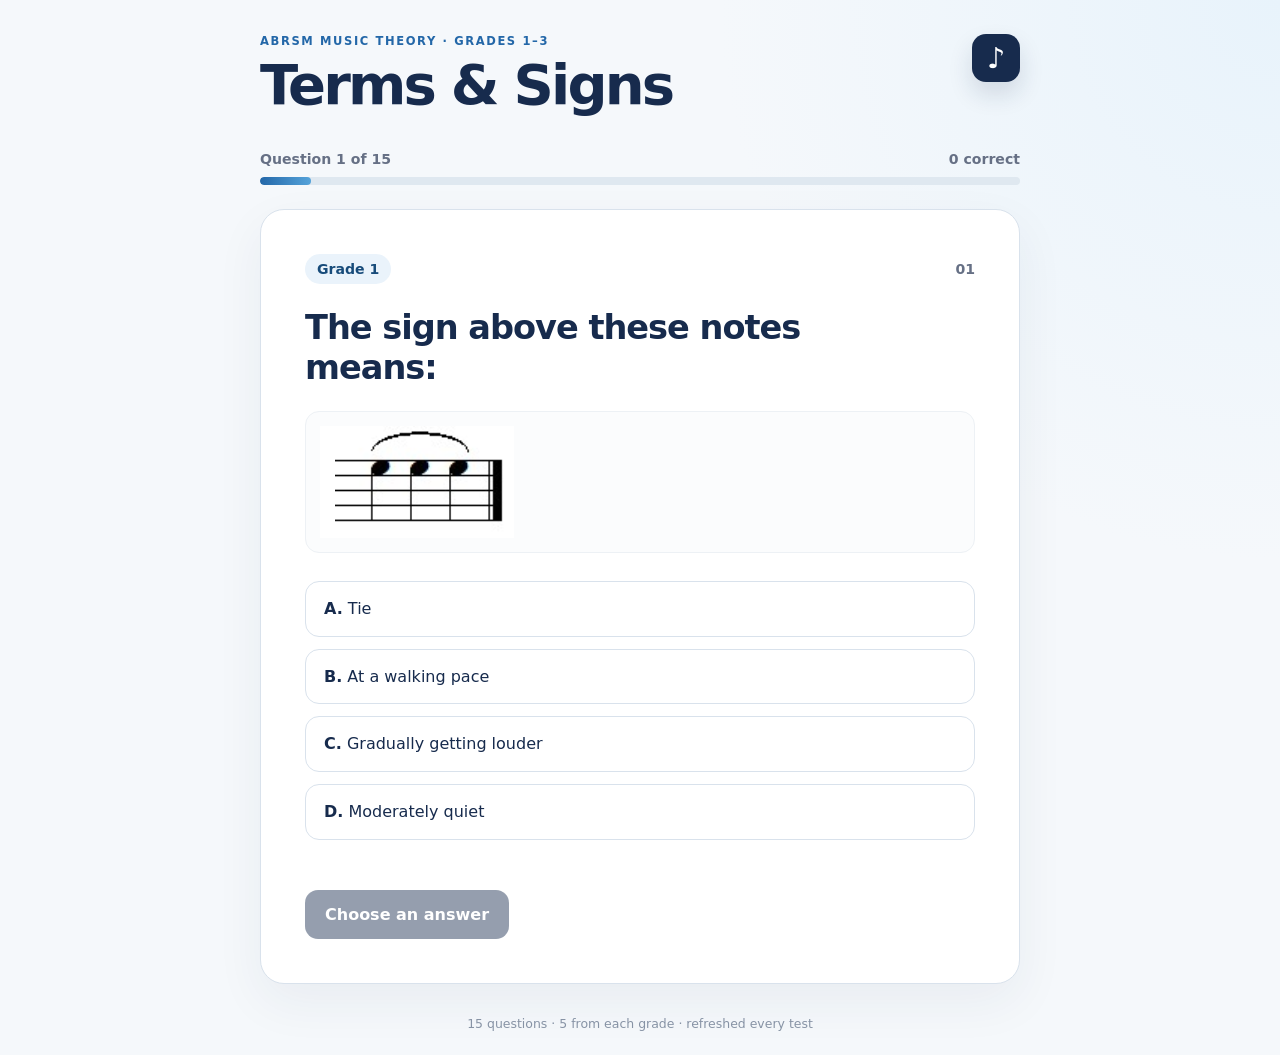
==== abrsm-test/index.html @ edfe3e7e "Separate gallery and ABRSM apps" ====
<!doctype html>
<html lang="en">
  <head>
    <meta charset="UTF-8" />
    <meta name="viewport" content="width=device-width, initial-scale=1.0" />
    <meta name="description" content="ABRSM Grade 1–3 music theory terms and signs mock test." />
    <title>Terms & Signs · Mock Test</title>
    <link rel="stylesheet" href="styles.css" />
    <script src="app.js" defer></script>
  </head>
  <body>
    <main class="app-shell">
      <header class="site-header">
        <div>
          <p class="eyebrow">ABRSM MUSIC THEORY · GRADES 1–3</p>
          <h1>Terms &amp; Signs</h1>
        </div>
        <div class="header-mark" aria-hidden="true">♪</div>
      </header>

      <section id="test-screen" class="screen" aria-live="polite">
        <div class="progress-row">
          <span id="progress-label">Question 1 of 15</span>
          <span id="score-label">0 correct</span>
        </div>
        <div class="progress-track" aria-hidden="true"><div id="progress-bar" class="progress-bar"></div></div>

        <article class="question-card">
          <div class="question-meta"><span id="grade-badge" class="grade-badge">Grade 1</span><span id="question-number">01</span></div>
          <h2 id="question-text"></h2>
          <div id="question-image-wrap" class="question-image-wrap hidden"><img id="question-image" alt="Musical notation for this question" /></div>
          <div id="answers" class="answers" role="radiogroup" aria-label="Answer choices"></div>
          <p id="feedback" class="feedback" role="status"></p>
          <button id="next-button" class="primary-button" type="button" disabled>Choose an answer</button>
        </article>
      </section>

      <section id="result-screen" class="screen hidden" aria-live="polite">
        <div class="result-hero">
          <p class="eyebrow">TEST COMPLETE</p>
          <h2 id="result-title">Your results</h2>
          <p id="result-summary" class="result-summary"></p>
        </div>
        <div id="review" class="review-list"></div>
        <button id="restart-button" class="primary-button" type="button">Do another test</button>
      </section>

      <footer class="site-footer">15 questions · 5 from each grade · refreshed every test</footer>
    </main>
  </body>
</html>
---- abrsm-test/styles.css ----
:root {
  color-scheme: light;
  --ink: #172b4d;
  --muted: #667085;
  --blue: #2367a8;
  --blue-dark: #174b7a;
  --blue-pale: #eaf3fb;
  --green: #147d64;
  --green-pale: #e8f7f1;
  --red: #b42318;
  --red-pale: #fff0ee;
  --line: #d9e2ec;
  --paper: #ffffff;
  --background: #f5f8fb;
  font-family: Inter, ui-sans-serif, system-ui, -apple-system, BlinkMacSystemFont, "Segoe UI", sans-serif;
}

* { box-sizing: border-box; }
body { margin: 0; min-width: 320px; background: radial-gradient(circle at top right, #e8f3fb 0, transparent 35rem), var(--background); color: var(--ink); }
.app-shell { width: min(760px, calc(100% - 32px)); margin: 0 auto; padding: 34px 0 24px; min-height: 100vh; display: flex; flex-direction: column; }
.site-header { display: flex; justify-content: space-between; align-items: flex-start; margin-bottom: 38px; }
.eyebrow { margin: 0 0 10px; color: var(--blue); font-size: 0.72rem; font-weight: 800; letter-spacing: 0.14em; }
h1, h2, p { margin-top: 0; }
h1 { margin-bottom: 0; font-size: clamp(2rem, 6vw, 3.5rem); line-height: 0.98; letter-spacing: -0.05em; }
.header-mark { display: grid; place-items: center; width: 48px; height: 48px; border-radius: 14px; background: var(--ink); color: #fff; font-size: 1.8rem; box-shadow: 0 12px 24px #172b4d24; }
.progress-row { display: flex; justify-content: space-between; gap: 16px; color: var(--muted); font-size: 0.88rem; font-weight: 700; margin-bottom: 10px; }
.progress-track { height: 8px; overflow: hidden; border-radius: 999px; background: #dfe8f0; margin-bottom: 24px; }
.progress-bar { width: 6.67%; height: 100%; border-radius: inherit; background: linear-gradient(90deg, var(--blue), #55a3da); transition: width 260ms ease; }
.question-card { background: var(--paper); border: 1px solid var(--line); border-radius: 24px; padding: clamp(24px, 5vw, 44px); box-shadow: 0 18px 50px #1d35570f; }
.question-meta { display: flex; align-items: center; justify-content: space-between; color: var(--muted); font-size: 0.88rem; font-weight: 800; margin-bottom: 24px; }
.grade-badge { color: var(--blue-dark); background: var(--blue-pale); border-radius: 999px; padding: 7px 12px; }
.question-card h2 { max-width: 620px; margin-bottom: 28px; font-size: clamp(1.45rem, 4vw, 2.1rem); line-height: 1.18; letter-spacing: -0.03em; }
.answers { display: grid; gap: 12px; }
.answer-option { width: 100%; border: 1px solid var(--line); border-radius: 14px; background: #fff; color: var(--ink); padding: 16px 18px; text-align: left; font: inherit; font-size: 1rem; line-height: 1.35; cursor: pointer; transition: border-color 160ms ease, background 160ms ease, transform 160ms ease; }
.answer-option:hover:not(:disabled), .answer-option:focus-visible { border-color: var(--blue); background: #f7fbff; transform: translateY(-1px); outline: none; }
.answer-option.selected { border-color: var(--blue); background: var(--blue-pale); }
.answer-option.correct { border-color: var(--green); background: var(--green-pale); color: #0b5b49; }
.answer-option.incorrect { border-color: var(--red); background: var(--red-pale); color: #8c1d17; }
.answer-option:disabled { cursor: default; }
.feedback { min-height: 24px; margin: 18px 0 8px; color: var(--muted); font-size: 0.92rem; font-weight: 700; }
.feedback.good { color: var(--green); }
.feedback.bad { color: var(--red); }
.primary-button { border: 0; border-radius: 13px; background: var(--ink); color: #fff; padding: 15px 20px; font: inherit; font-weight: 800; cursor: pointer; transition: background 160ms ease, transform 160ms ease, opacity 160ms ease; }
.primary-button:hover:not(:disabled), .primary-button:focus-visible { background: var(--blue-dark); transform: translateY(-1px); outline: none; }
.primary-button:disabled { opacity: 0.45; cursor: not-allowed; }
.question-image-wrap { margin: -4px 0 28px; padding: 14px; border-radius: 14px; background: #fbfcfd; border: 1px solid #edf1f5; }
.question-image-wrap img { display: block; max-width: 100%; width: auto; max-height: 180px; object-fit: contain; }
.hidden { display: none !important; }
.result-hero { padding: 16px 0 26px; }
.result-hero h2 { margin-bottom: 10px; font-size: clamp(2rem, 6vw, 3rem); letter-spacing: -0.05em; }
.result-summary { color: var(--muted); font-size: 1.05rem; }
.review-list { display: grid; gap: 14px; margin-bottom: 24px; }
.review-item { border: 1px solid var(--line); border-left: 4px solid var(--red); border-radius: 16px; padding: 18px; background: var(--paper); }
.review-item.correct-item { border-left-color: var(--green); }
.review-item h3 { margin: 0 0 12px; font-size: 1rem; line-height: 1.35; }
.review-item p { margin: 6px 0 0; color: var(--muted); font-size: 0.93rem; }
.review-item strong { color: var(--ink); }
.review-image { display: block; max-width: min(100%, 240px); max-height: 130px; object-fit: contain; margin: 10px 0 14px; }
.site-footer { margin-top: auto; padding-top: 32px; color: #8793a5; font-size: 0.78rem; text-align: center; }
@media (max-width: 520px) { .app-shell { width: min(100% - 22px, 760px); padding-top: 24px; } .site-header { margin-bottom: 28px; } .question-card { border-radius: 18px; padding: 22px 18px; } .answer-option { padding: 14px; } }
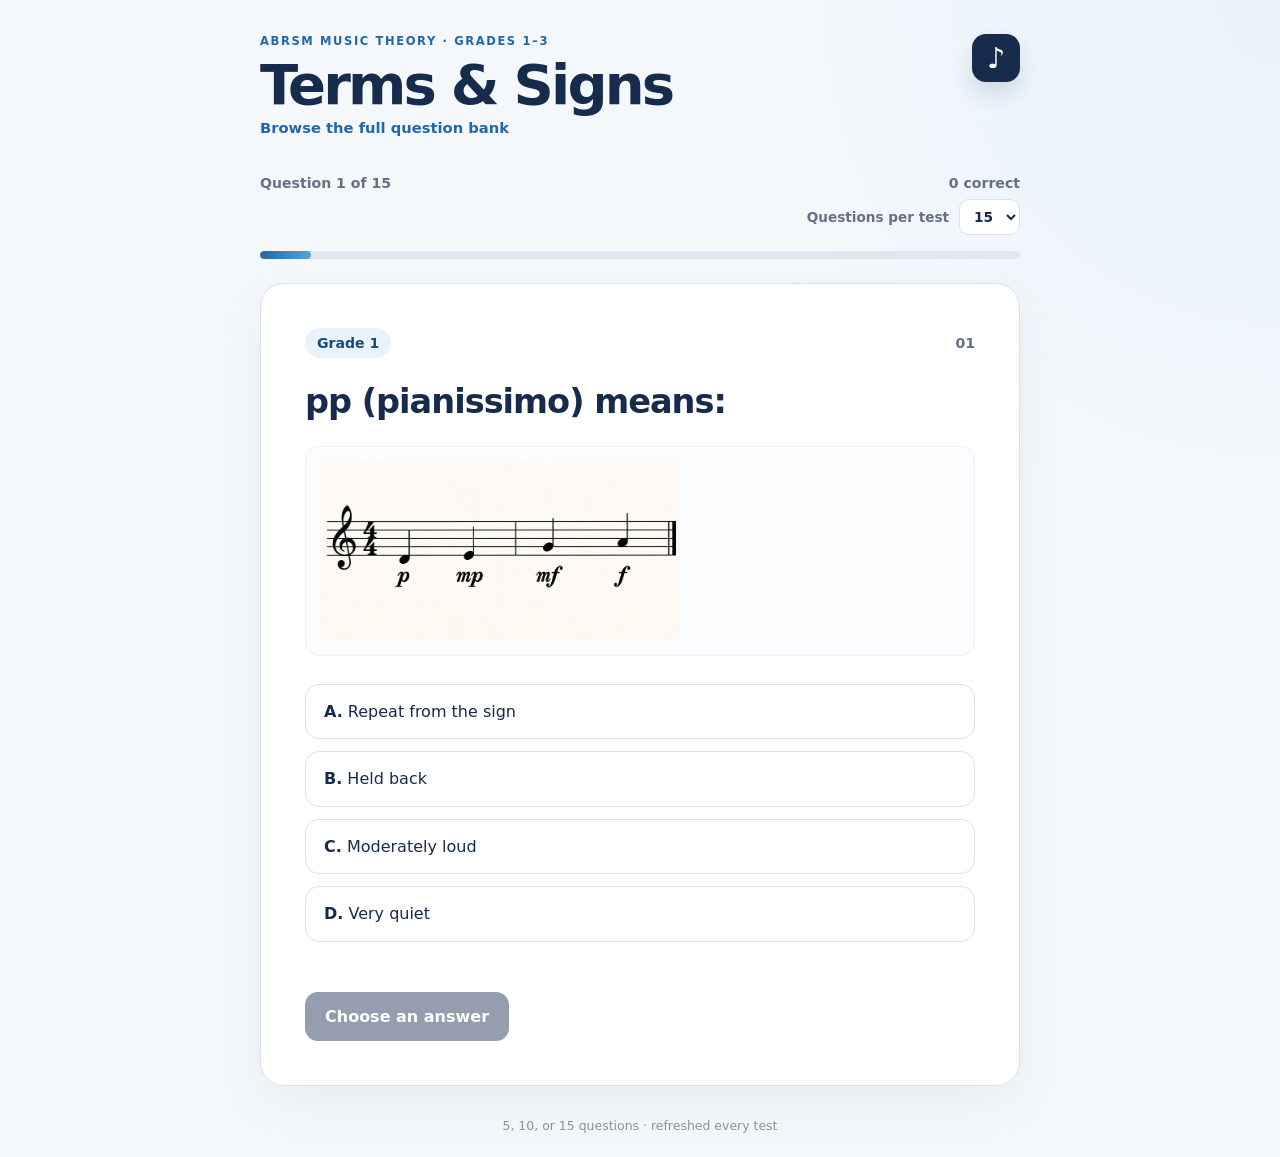
==== commit 03312017: "Sync updated ABRSM test app" ====
--- a/abrsm-test/index.html
+++ b/abrsm-test/index.html
@@ -14,6 +14,7 @@
         <div>
           <p class="eyebrow">ABRSM MUSIC THEORY · GRADES 1–3</p>
           <h1>Terms &amp; Signs</h1>
+          <a class="text-link" href="question-bank.html">Browse the full question bank</a>
         </div>
         <div class="header-mark" aria-hidden="true">♪</div>
       </header>
@@ -22,6 +23,14 @@
         <div class="progress-row">
           <span id="progress-label">Question 1 of 15</span>
           <span id="score-label">0 correct</span>
+        </div>
+        <div class="test-options">
+          <label for="test-length">Questions per test</label>
+          <select id="test-length" aria-label="Number of questions">
+            <option value="15" selected>15</option>
+            <option value="10">10</option>
+            <option value="5">5</option>
+          </select>
         </div>
         <div class="progress-track" aria-hidden="true"><div id="progress-bar" class="progress-bar"></div></div>
 
@@ -45,7 +54,7 @@
         <button id="restart-button" class="primary-button" type="button">Do another test</button>
       </section>
 
-      <footer class="site-footer">15 questions · 5 from each grade · refreshed every test</footer>
+      <footer class="site-footer">5, 10, or 15 questions · refreshed every test</footer>
     </main>
   </body>
 </html>
--- a/abrsm-test/styles.css
+++ b/abrsm-test/styles.css
@@ -24,6 +24,9 @@
 h1 { margin-bottom: 0; font-size: clamp(2rem, 6vw, 3.5rem); line-height: 0.98; letter-spacing: -0.05em; }
 .header-mark { display: grid; place-items: center; width: 48px; height: 48px; border-radius: 14px; background: var(--ink); color: #fff; font-size: 1.8rem; box-shadow: 0 12px 24px #172b4d24; }
 .progress-row { display: flex; justify-content: space-between; gap: 16px; color: var(--muted); font-size: 0.88rem; font-weight: 700; margin-bottom: 10px; }
+.test-options { display: flex; align-items: center; justify-content: flex-end; gap: 10px; margin: -2px 0 16px; color: var(--muted); font-size: 0.85rem; font-weight: 700; }
+.test-options select { border: 1px solid var(--line); border-radius: 10px; background: #fff; color: var(--ink); padding: 8px 10px; font: inherit; cursor: pointer; }
+.test-options select:focus-visible { outline: 3px solid #55a3da66; outline-offset: 2px; }
 .progress-track { height: 8px; overflow: hidden; border-radius: 999px; background: #dfe8f0; margin-bottom: 24px; }
 .progress-bar { width: 6.67%; height: 100%; border-radius: inherit; background: linear-gradient(90deg, var(--blue), #55a3da); transition: width 260ms ease; }
 .question-card { background: var(--paper); border: 1px solid var(--line); border-radius: 24px; padding: clamp(24px, 5vw, 44px); box-shadow: 0 18px 50px #1d35570f; }
@@ -54,7 +57,22 @@
 .review-item.correct-item { border-left-color: var(--green); }
 .review-item h3 { margin: 0 0 12px; font-size: 1rem; line-height: 1.35; }
 .review-item p { margin: 6px 0 0; color: var(--muted); font-size: 0.93rem; }
+.review-item .review-explanation { margin-top: 12px; padding-top: 12px; border-top: 1px solid var(--line); }
 .review-item strong { color: var(--ink); }
 .review-image { display: block; max-width: min(100%, 240px); max-height: 130px; object-fit: contain; margin: 10px 0 14px; }
 .site-footer { margin-top: auto; padding-top: 32px; color: #8793a5; font-size: 0.78rem; text-align: center; }
+.text-link { display: inline-block; margin-top: 6px; color: var(--blue); font-size: 0.92rem; font-weight: 800; text-decoration: none; }
+.text-link:hover, .text-link:focus-visible { color: var(--blue-dark); text-decoration: underline; }
+.page-nav { display: flex; justify-content: flex-end; margin-bottom: 22px; }
+.bank-header { margin-bottom: 34px; }
+.bank-header h1 { margin: 8px 0 12px; }
+.bank-header p { max-width: 620px; color: var(--muted); }
+.bank-section { margin: 0 0 42px; }
+.bank-section h2 { margin: 0 0 16px; font-size: 1.45rem; }
+.bank-list { display: grid; gap: 14px; }
+.bank-item { padding: 22px; border: 1px solid var(--line); border-radius: 16px; background: var(--paper); box-shadow: 0 10px 28px #1d35570a; }
+.bank-item h3 { margin: 0 0 12px; font-size: 1rem; line-height: 1.45; }
+.bank-item p { margin: 8px 0 0; color: var(--muted); line-height: 1.55; }
+.bank-item strong { color: var(--ink); }
+.bank-item img { display: block; max-width: min(100%, 440px); max-height: 200px; margin: 14px 0; object-fit: contain; }
 @media (max-width: 520px) { .app-shell { width: min(100% - 22px, 760px); padding-top: 24px; } .site-header { margin-bottom: 28px; } .question-card { border-radius: 18px; padding: 22px 18px; } .answer-option { padding: 14px; } }
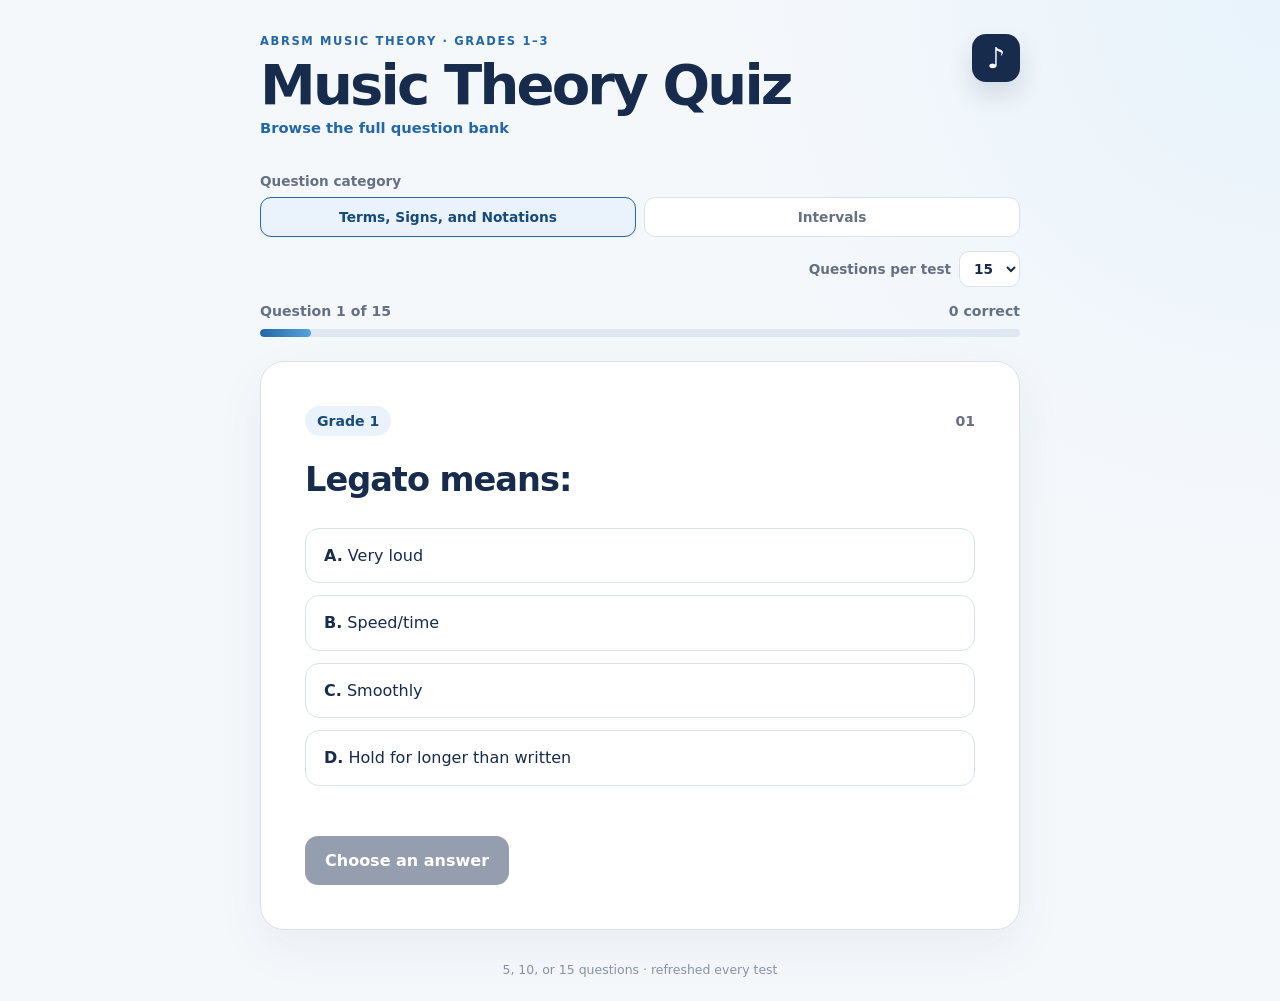
==== commit eaad4908: "Sync interval quiz updates" ====
--- a/abrsm-test/index.html
+++ b/abrsm-test/index.html
@@ -3,9 +3,11 @@
   <head>
     <meta charset="UTF-8" />
     <meta name="viewport" content="width=device-width, initial-scale=1.0" />
-    <meta name="description" content="ABRSM Grade 1–3 music theory terms and signs mock test." />
-    <title>Terms & Signs · Mock Test</title>
+    <meta name="description" content="ABRSM Grade 1–3 music theory quiz, including terms, signs, notation, and intervals." />
+    <title>Music Theory Quiz</title>
     <link rel="stylesheet" href="styles.css" />
+    <script src="interval-matrix.js" defer></script>
+    <script src="vendor/abcjs-basic-min.js" defer></script>
     <script src="app.js" defer></script>
   </head>
   <body>
@@ -13,24 +15,32 @@
       <header class="site-header">
         <div>
           <p class="eyebrow">ABRSM MUSIC THEORY · GRADES 1–3</p>
-          <h1>Terms &amp; Signs</h1>
+          <h1>Music Theory Quiz</h1>
           <a class="text-link" href="question-bank.html">Browse the full question bank</a>
         </div>
         <div class="header-mark" aria-hidden="true">♪</div>
       </header>
 
       <section id="test-screen" class="screen" aria-live="polite">
+        <div class="category-selector" role="group" aria-label="Question category">
+          <span class="category-selector-label">Question category</span>
+          <div class="category-buttons">
+            <button class="category-button active" type="button" data-category="terms" aria-pressed="true">Terms, Signs, and Notations</button>
+            <button class="category-button" type="button" data-category="intervals" aria-pressed="false">Intervals</button>
+          </div>
+        </div>
+        <div class="test-options">
+          <label for="test-length">Questions per test
+            <select id="test-length" aria-label="Number of questions">
+              <option value="15" selected>15</option>
+              <option value="10">10</option>
+              <option value="5">5</option>
+            </select>
+          </label>
+        </div>
         <div class="progress-row">
           <span id="progress-label">Question 1 of 15</span>
           <span id="score-label">0 correct</span>
-        </div>
-        <div class="test-options">
-          <label for="test-length">Questions per test</label>
-          <select id="test-length" aria-label="Number of questions">
-            <option value="15" selected>15</option>
-            <option value="10">10</option>
-            <option value="5">5</option>
-          </select>
         </div>
         <div class="progress-track" aria-hidden="true"><div id="progress-bar" class="progress-bar"></div></div>
 
@@ -38,6 +48,7 @@
           <div class="question-meta"><span id="grade-badge" class="grade-badge">Grade 1</span><span id="question-number">01</span></div>
           <h2 id="question-text"></h2>
           <div id="question-image-wrap" class="question-image-wrap hidden"><img id="question-image" alt="Musical notation for this question" /></div>
+          <div id="question-notation-wrap" class="question-notation-wrap hidden"><div id="question-notation" role="img"></div></div>
           <div id="answers" class="answers" role="radiogroup" aria-label="Answer choices"></div>
           <p id="feedback" class="feedback" role="status"></p>
           <button id="next-button" class="primary-button" type="button" disabled>Choose an answer</button>
--- a/abrsm-test/styles.css
+++ b/abrsm-test/styles.css
@@ -24,7 +24,14 @@
 h1 { margin-bottom: 0; font-size: clamp(2rem, 6vw, 3.5rem); line-height: 0.98; letter-spacing: -0.05em; }
 .header-mark { display: grid; place-items: center; width: 48px; height: 48px; border-radius: 14px; background: var(--ink); color: #fff; font-size: 1.8rem; box-shadow: 0 12px 24px #172b4d24; }
 .progress-row { display: flex; justify-content: space-between; gap: 16px; color: var(--muted); font-size: 0.88rem; font-weight: 700; margin-bottom: 10px; }
-.test-options { display: flex; align-items: center; justify-content: flex-end; gap: 10px; margin: -2px 0 16px; color: var(--muted); font-size: 0.85rem; font-weight: 700; }
+.category-selector { margin: -2px 0 16px; }
+.category-selector-label { display: block; margin-bottom: 8px; color: var(--muted); font-size: 0.85rem; font-weight: 700; }
+.category-buttons { display: flex; gap: 8px; }
+.category-button { flex: 1; border: 1px solid var(--line); border-radius: 11px; background: #fff; color: var(--muted); padding: 11px 12px; font: inherit; font-size: 0.86rem; font-weight: 800; cursor: pointer; transition: border-color 160ms ease, background 160ms ease, color 160ms ease; }
+.category-button:hover, .category-button:focus-visible { border-color: var(--blue); color: var(--blue-dark); outline: none; }
+.category-button.active { border-color: var(--blue); background: var(--blue-pale); color: var(--blue-dark); }
+.test-options { display: flex; align-items: center; justify-content: flex-end; gap: 14px; margin: -2px 0 16px; color: var(--muted); font-size: 0.85rem; font-weight: 700; }
+.test-options label { display: flex; align-items: center; gap: 8px; }
 .test-options select { border: 1px solid var(--line); border-radius: 10px; background: #fff; color: var(--ink); padding: 8px 10px; font: inherit; cursor: pointer; }
 .test-options select:focus-visible { outline: 3px solid #55a3da66; outline-offset: 2px; }
 .progress-track { height: 8px; overflow: hidden; border-radius: 999px; background: #dfe8f0; margin-bottom: 24px; }
@@ -34,20 +41,26 @@
 .grade-badge { color: var(--blue-dark); background: var(--blue-pale); border-radius: 999px; padding: 7px 12px; }
 .question-card h2 { max-width: 620px; margin-bottom: 28px; font-size: clamp(1.45rem, 4vw, 2.1rem); line-height: 1.18; letter-spacing: -0.03em; }
 .answers { display: grid; gap: 12px; }
+.answers.interval-answers { grid-template-columns: repeat(2, minmax(0, 1fr)); }
 .answer-option { width: 100%; border: 1px solid var(--line); border-radius: 14px; background: #fff; color: var(--ink); padding: 16px 18px; text-align: left; font: inherit; font-size: 1rem; line-height: 1.35; cursor: pointer; transition: border-color 160ms ease, background 160ms ease, transform 160ms ease; }
 .answer-option:hover:not(:disabled), .answer-option:focus-visible { border-color: var(--blue); background: #f7fbff; transform: translateY(-1px); outline: none; }
 .answer-option.selected { border-color: var(--blue); background: var(--blue-pale); }
 .answer-option.correct { border-color: var(--green); background: var(--green-pale); color: #0b5b49; }
 .answer-option.incorrect { border-color: var(--red); background: var(--red-pale); color: #8c1d17; }
 .answer-option:disabled { cursor: default; }
+.interval-answer-option { display: grid; grid-template-columns: 28px minmax(0, 1fr); align-items: center; min-height: 112px; padding: 10px 16px; }
+.answer-choice-label { align-self: start; padding-top: 8px; }
+.answer-notation { min-width: 0; }
+.answer-notation svg { display: block; max-width: 100%; height: auto; }
 .feedback { min-height: 24px; margin: 18px 0 8px; color: var(--muted); font-size: 0.92rem; font-weight: 700; }
 .feedback.good { color: var(--green); }
 .feedback.bad { color: var(--red); }
 .primary-button { border: 0; border-radius: 13px; background: var(--ink); color: #fff; padding: 15px 20px; font: inherit; font-weight: 800; cursor: pointer; transition: background 160ms ease, transform 160ms ease, opacity 160ms ease; }
 .primary-button:hover:not(:disabled), .primary-button:focus-visible { background: var(--blue-dark); transform: translateY(-1px); outline: none; }
 .primary-button:disabled { opacity: 0.45; cursor: not-allowed; }
-.question-image-wrap { margin: -4px 0 28px; padding: 14px; border-radius: 14px; background: #fbfcfd; border: 1px solid #edf1f5; }
+.question-image-wrap, .question-notation-wrap { margin: -4px 0 28px; padding: 14px; border-radius: 14px; background: #fbfcfd; border: 1px solid #edf1f5; }
 .question-image-wrap img { display: block; max-width: 100%; width: auto; max-height: 180px; object-fit: contain; }
+.question-notation-wrap svg { display: block; max-width: 100%; height: auto; }
 .hidden { display: none !important; }
 .result-hero { padding: 16px 0 26px; }
 .result-hero h2 { margin-bottom: 10px; font-size: clamp(2rem, 6vw, 3rem); letter-spacing: -0.05em; }
@@ -60,6 +73,8 @@
 .review-item .review-explanation { margin-top: 12px; padding-top: 12px; border-top: 1px solid var(--line); }
 .review-item strong { color: var(--ink); }
 .review-image { display: block; max-width: min(100%, 240px); max-height: 130px; object-fit: contain; margin: 10px 0 14px; }
+.review-notation { max-width: 280px; margin: 10px 0 14px; }
+.review-notation svg { display: block; max-width: 100%; height: auto; }
 .site-footer { margin-top: auto; padding-top: 32px; color: #8793a5; font-size: 0.78rem; text-align: center; }
 .text-link { display: inline-block; margin-top: 6px; color: var(--blue); font-size: 0.92rem; font-weight: 800; text-decoration: none; }
 .text-link:hover, .text-link:focus-visible { color: var(--blue-dark); text-decoration: underline; }
@@ -75,4 +90,4 @@
 .bank-item p { margin: 8px 0 0; color: var(--muted); line-height: 1.55; }
 .bank-item strong { color: var(--ink); }
 .bank-item img { display: block; max-width: min(100%, 440px); max-height: 200px; margin: 14px 0; object-fit: contain; }
-@media (max-width: 520px) { .app-shell { width: min(100% - 22px, 760px); padding-top: 24px; } .site-header { margin-bottom: 28px; } .question-card { border-radius: 18px; padding: 22px 18px; } .answer-option { padding: 14px; } }
+@media (max-width: 520px) { .app-shell { width: min(100% - 22px, 760px); padding-top: 24px; } .site-header { margin-bottom: 28px; } .category-buttons { flex-direction: column; } .test-options { align-items: stretch; flex-direction: column; } .test-options label { justify-content: space-between; } .question-card { border-radius: 18px; padding: 22px 18px; } .answer-option { padding: 14px; } }
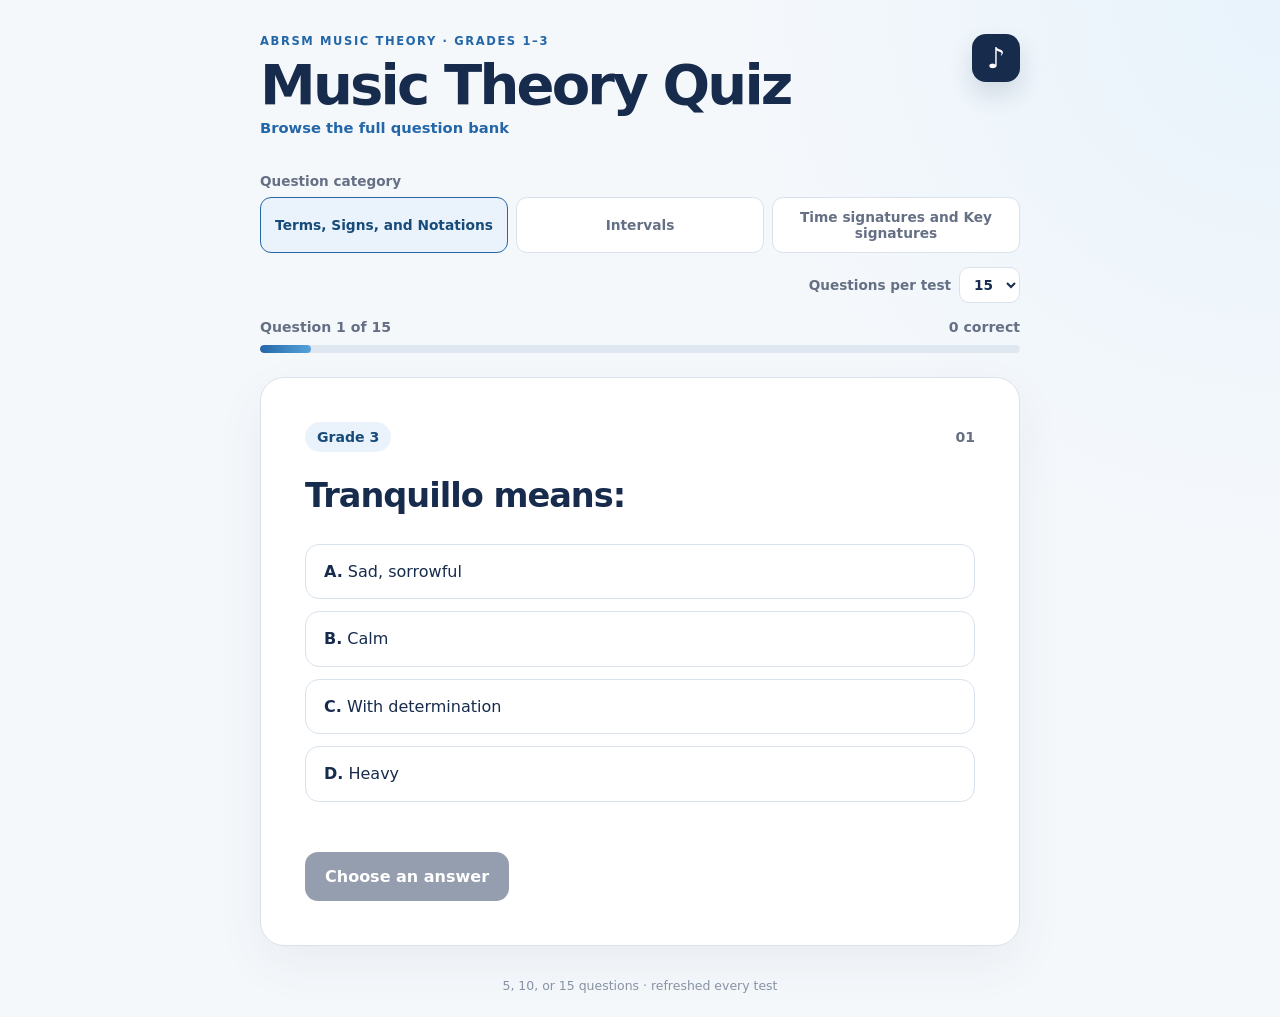
==== commit 600171d6: "Sync time signature quiz updates" ====
--- a/abrsm-test/index.html
+++ b/abrsm-test/index.html
@@ -27,6 +27,7 @@
           <div class="category-buttons">
             <button class="category-button active" type="button" data-category="terms" aria-pressed="true">Terms, Signs, and Notations</button>
             <button class="category-button" type="button" data-category="intervals" aria-pressed="false">Intervals</button>
+            <button class="category-button" type="button" data-category="time-signatures" aria-pressed="false">Time signatures and Key signatures</button>
           </div>
         </div>
         <div class="test-options">
--- a/abrsm-test/styles.css
+++ b/abrsm-test/styles.css
@@ -52,6 +52,13 @@
 .answer-choice-label { align-self: start; padding-top: 8px; }
 .answer-notation { min-width: 0; }
 .answer-notation svg { display: block; max-width: 100%; height: auto; }
+.time-signature-answers { display: flex; align-items: center; justify-content: center; gap: 10px; min-height: 112px; padding: 20px; border: 1px solid var(--line); border-radius: 14px; background: #fff; }
+.time-signature-answers.correct { border-color: var(--green); background: var(--green-pale); }
+.time-signature-answers.incorrect { border-color: var(--red); background: var(--red-pale); }
+.time-signature-select { width: 78px; border: 1px solid var(--line); border-radius: 10px; background: #fff; color: var(--ink); padding: 10px; font: inherit; font-size: 1.1rem; font-weight: 800; text-align: center; }
+.time-signature-select:focus-visible { outline: 3px solid #55a3da66; outline-offset: 2px; }
+.time-signature-divider { color: var(--ink); font-size: 2rem; font-weight: 400; line-height: 1; }
+.hide-time-signature .abcjs-time-signature, .hide-time-signature .time-signature { visibility: hidden; }
 .feedback { min-height: 24px; margin: 18px 0 8px; color: var(--muted); font-size: 0.92rem; font-weight: 700; }
 .feedback.good { color: var(--green); }
 .feedback.bad { color: var(--red); }
